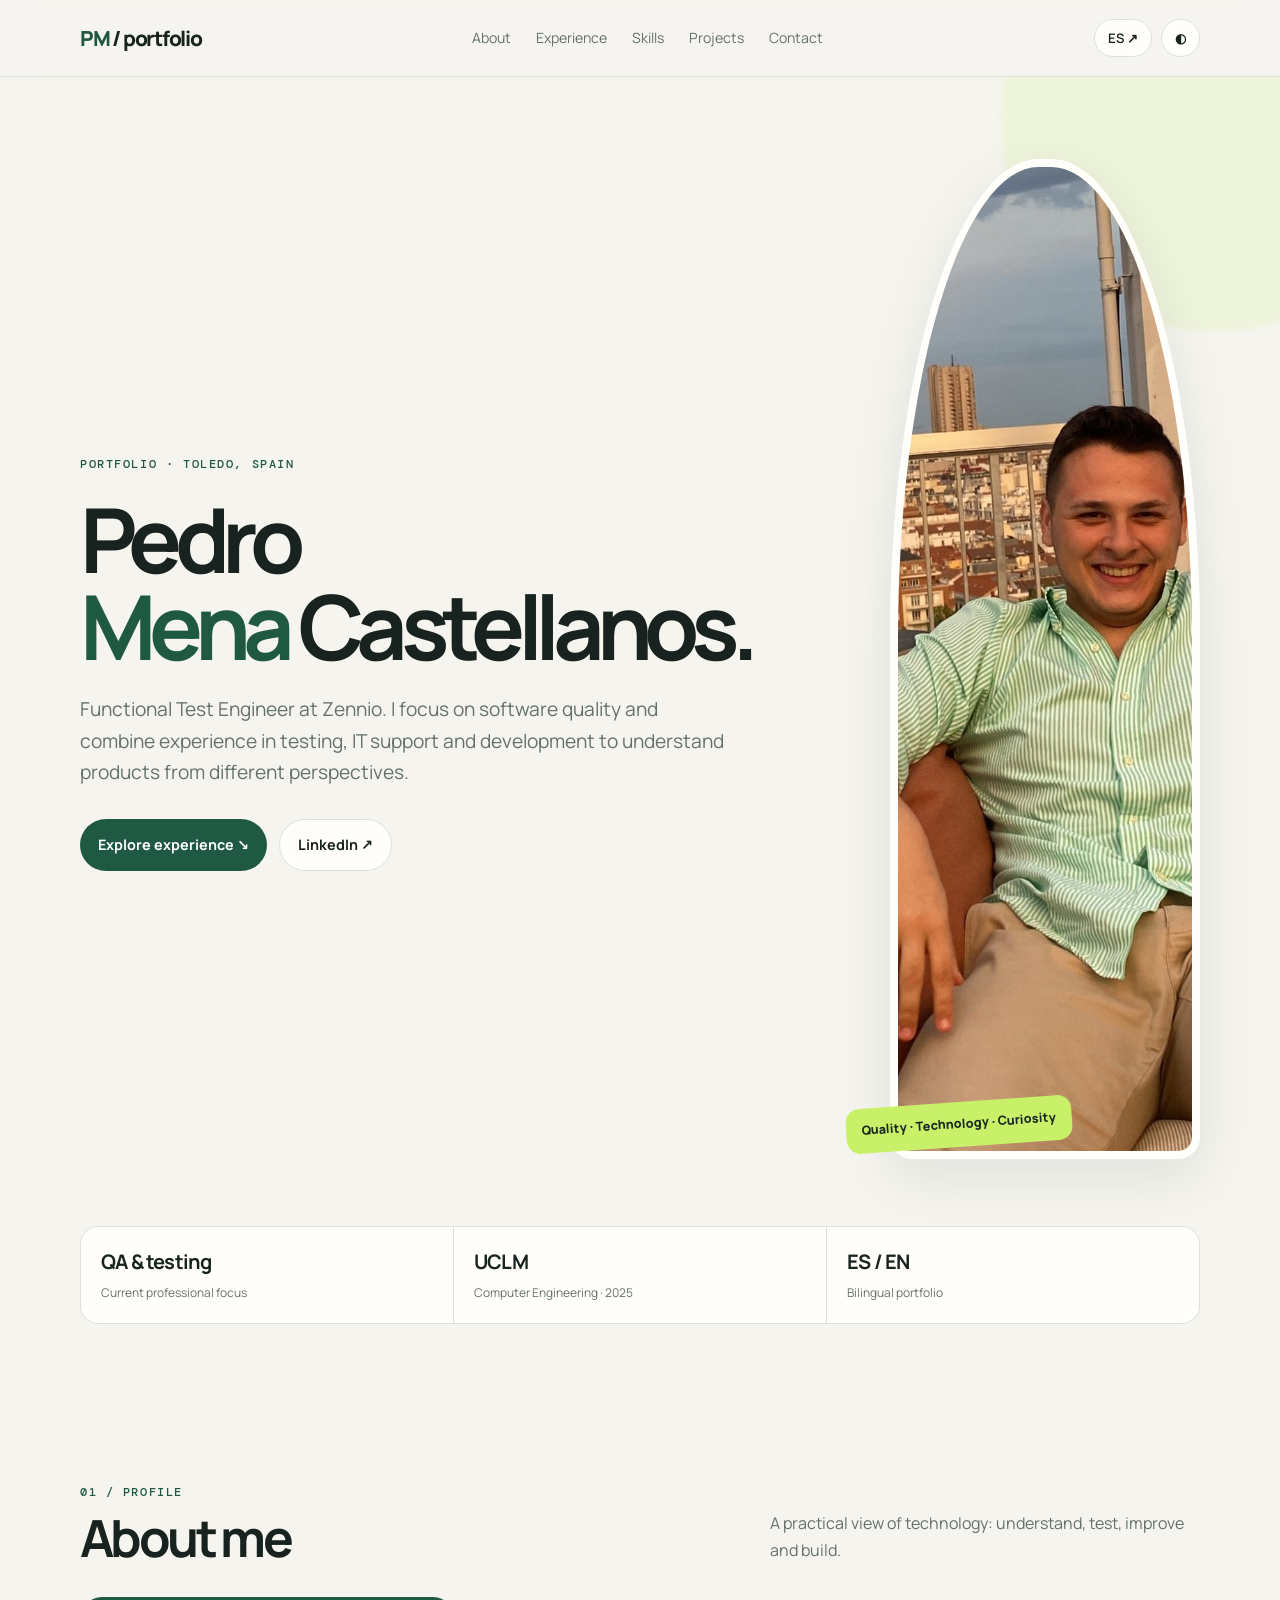
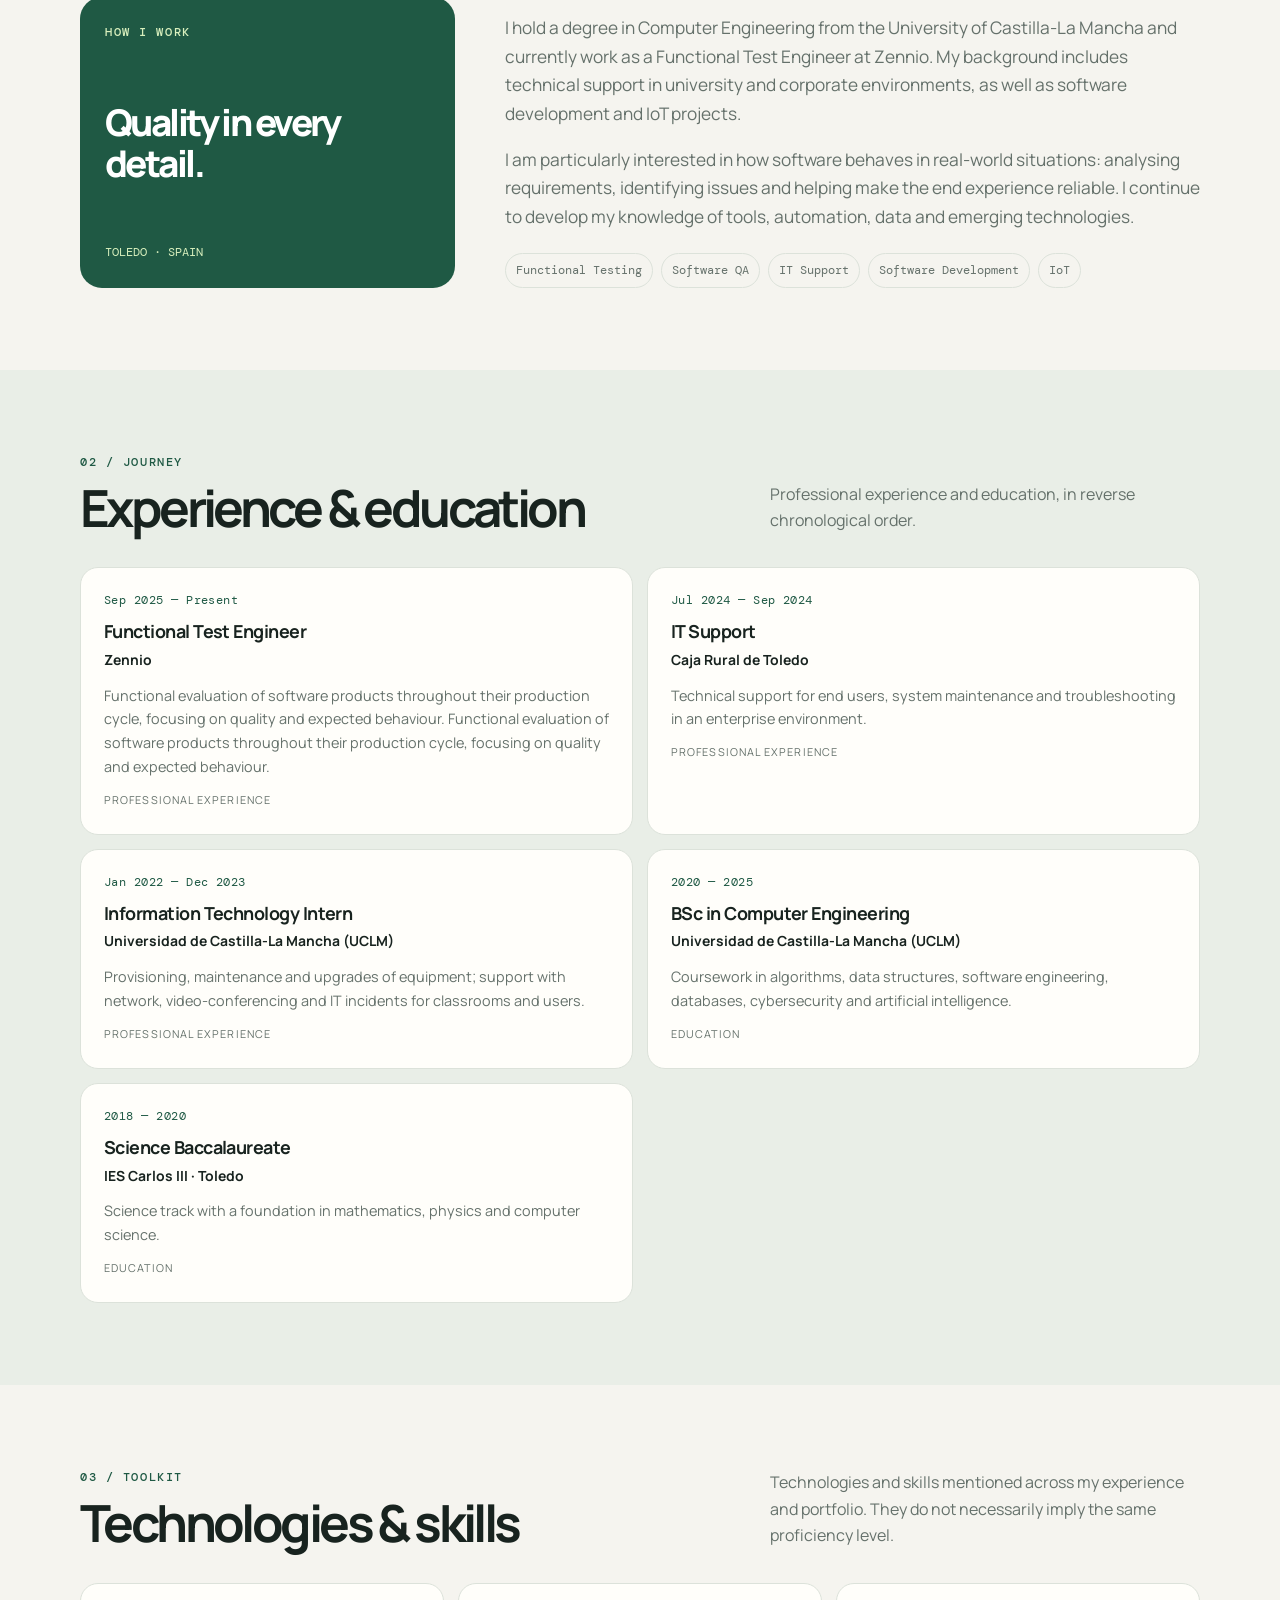
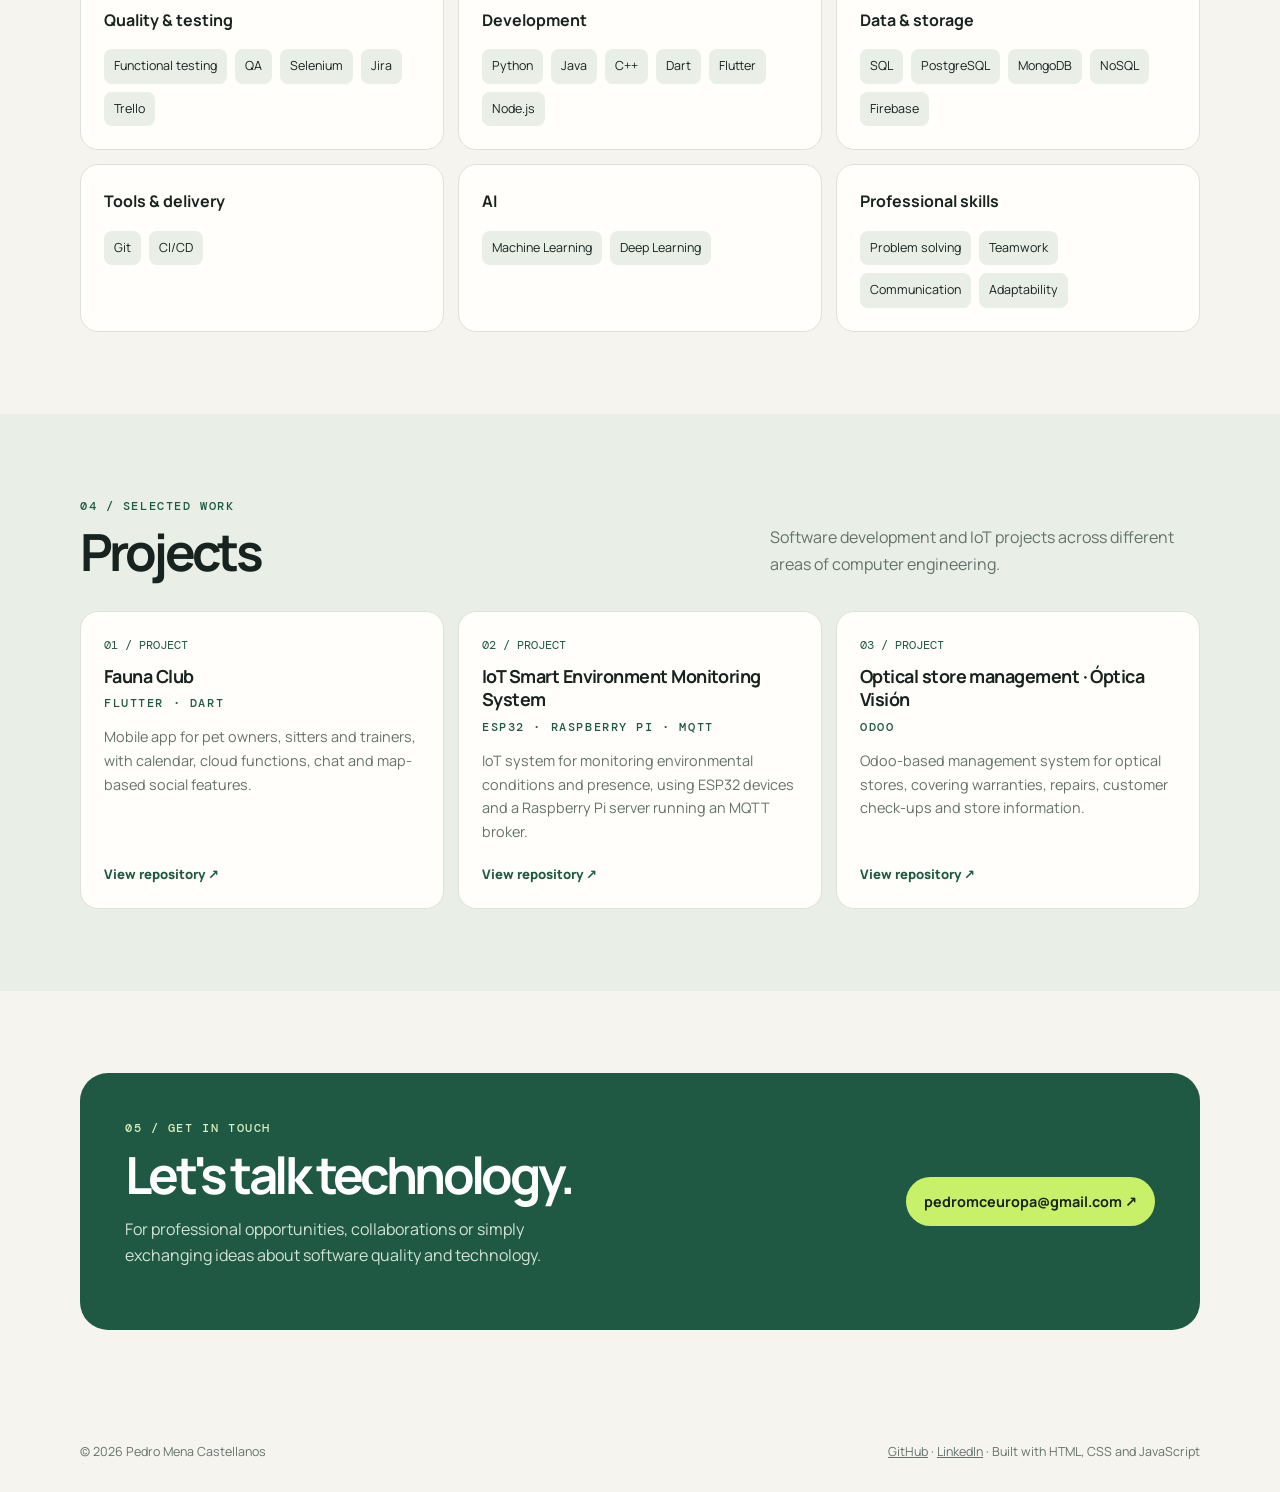
==== en/index.html @ aa263fc9 "Create index.html Signed-off-by: Pedro Mena <73611314+pedromc11@users.noreply.github.com>" ====
<!doctype html>
<html lang="en">
<head>
<meta charset="utf-8">
<meta name="viewport" content="width=device-width, initial-scale=1">
<title>Pedro Mena Castellanos | Functional Test Engineer & QA</title>
<meta name="description" content="Pedro Mena Castellanos' professional portfolio. Functional Test Engineer at Zennio with experience in software QA, functional testing, IT support and software development. Projects, education and professional experience.">
<meta name="author" content="Pedro Mena Castellanos">
<meta name="robots" content="index,follow,max-image-preview:large">
<link rel="canonical" href="https://pedromc11.github.io/en/">
<link rel="alternate" hreflang="es" href="https://pedromc11.github.io/">
<link rel="alternate" hreflang="en" href="https://pedromc11.github.io/en/">
<link rel="alternate" hreflang="x-default" href="https://pedromc11.github.io/">
<meta property="og:type" content="website">
<meta property="og:locale" content="en_US">
<meta property="og:title" content="Pedro Mena Castellanos | Ingeniero de pruebas funcionales y QA">
<meta property="og:description" content="Pedro Mena Castellanos' professional portfolio. Functional Test Engineer at Zennio with experience in software QA, functional testing, IT support and software development. Projects, education and professional experience.">
<meta property="og:url" content="https://pedromc11.github.io/en/">
<meta property="og:image" content="https://pedromc11.github.io/images/profile.jpg">
<meta name="twitter:card" content="summary_large_image">
<meta name="theme-color" content="#f5f4ef">
<link rel="icon" href="/images/name.jpg">
<link rel="stylesheet" href="/css/style.css">
<script type="application/ld+json">
{"@context":"https://schema.org","@type":"Person","name":"Pedro Mena Castellanos","url":"https://pedromc11.github.io/","image":"https://pedromc11.github.io/images/profile.jpg","jobTitle":"Functional Test Engineer","worksFor":{"@type":"Organization","name":"Zennio"},"alumniOf":{"@type":"CollegeOrUniversity","name":"Universidad de Castilla-La Mancha"},"sameAs":["https://es.linkedin.com/in/pedro-mena-castellanos-795063243","https://github.com/pedromc11"]}
</script>
</head>
<body>
<a class="skip" href="#main">Skip to content</a>
<header class="topbar"><div class="wrap nav">
<a class="brand" href="#home" aria-label="Pedro Mena"><span>PM</span> / portfolio</a>
<nav class="navlinks" id="navlinks" aria-label="Main navigation">
<a href="#about">About</a><a href="#experience">Experience</a><a href="#skills">Skills</a><a href="#projects">Projects</a>
<a href="#contact">Contact</a>
</nav>
<div class="actions">
<a class="pillbtn lang" href="https://pedromc11.github.io/" lang="es" aria-label="Ver en español">ES ↗</a>
<button class="iconbtn" id="theme" type="button" aria-label="Toggle theme">◐</button>
<button class="iconbtn menu" id="menu" type="button" aria-expanded="false" aria-controls="navlinks" aria-label="Open menu">☰</button>
</div></div></header>
<main id="main">
<section class="hero" id="home"><div class="wrap">
<div class="hero-grid">
<div class="reveal"><div class="eyebrow">PORTFOLIO · TOLEDO, SPAIN</div>
<h1>Pedro<br><em>Mena</em><span style="color:var(--ink)"> Castellanos.</span></h1>
<p class="lead">Functional Test Engineer at Zennio. I focus on software quality and combine experience in testing, IT support and development to understand products from different perspectives.</p>
<div class="hero-cta"><a class="cta" href="#experience">Explore experience ↘</a><a class="cta alt" href="https://www.linkedin.com/in/pedro-mena-castellanos-795063243" target="_blank" rel="noopener noreferrer">LinkedIn ↗</a></div></div>
<div class="portrait-wrap"><img class="portrait" src="/images/profile.jpg" alt="Portrait of Pedro Mena Castellanos" width="754" height="1000" fetchpriority="high"><div class="portrait-note">Quality · Technology · Curiosity</div></div>
</div>
<div class="metrics"><div class="metric"><strong>QA & testing</strong><span>Current professional focus</span></div><div class="metric"><strong>UCLM</strong><span>Computer Engineering · 2025</span></div><div class="metric"><strong>ES / EN</strong><span>Bilingual portfolio</span></div></div>
</div></section>
<section id="about"><div class="wrap"><div class="section-head"><div><div class="eyebrow">01 / PROFILE</div><h2>About me</h2></div><p>A practical view of technology: understand, test, improve and build.</p></div>
<div class="about-grid"><aside class="about-aside"><div class="eyebrow" style="color:#d8efbd">HOW I WORK</div><div class="big">Quality in every detail.</div><div class="mono" style="font-size:.75rem;color:#d8efbd">TOLEDO · SPAIN</div></aside>
<div class="about-copy"><p>I hold a degree in Computer Engineering from the University of Castilla-La Mancha and currently work as a Functional Test Engineer at Zennio. My background includes technical support in university and corporate environments, as well as software development and IoT projects.</p><p>I am particularly interested in how software behaves in real-world situations: analysing requirements, identifying issues and helping make the end experience reliable. I continue to develop my knowledge of tools, automation, data and emerging technologies.</p>
<div class="chips"><span class="tag">Functional Testing</span><span class="tag">Software QA</span><span class="tag">IT Support</span><span class="tag">Software Development</span><span class="tag">IoT</span></div></div></div></div></section>
<section class="section-alt" id="experience"><div class="wrap"><div class="section-head"><div><div class="eyebrow">02 / JOURNEY</div><h2>Experience & education</h2></div><p>Professional experience and education, in reverse chronological order.</p></div><div class="timeline">
<article class="timeline-card"><div class="date">Sep 2025 — Present</div><h3>Functional Test Engineer</h3><div class="org">Zennio</div><p>Functional evaluation of software products throughout their production cycle, focusing on quality and expected behaviour. Functional evaluation of software products throughout their production cycle, focusing on quality and expected behaviour.</p><span class="type">Professional experience</span></article><article class="timeline-card"><div class="date">Jul 2024 — Sep 2024</div><h3>IT Support</h3><div class="org">Caja Rural de Toledo</div><p>Technical support for end users, system maintenance and troubleshooting in an enterprise environment.</p><span class="type">Professional experience</span></article><article class="timeline-card"><div class="date">Jan 2022 — Dec 2023</div><h3>Information Technology Intern</h3><div class="org">Universidad de Castilla-La Mancha (UCLM)</div><p>Provisioning, maintenance and upgrades of equipment; support with network, video-conferencing and IT incidents for classrooms and users.</p><span class="type">Professional experience</span></article><article class="timeline-card"><div class="date">2020 — 2025</div><h3>BSc in Computer Engineering</h3><div class="org">Universidad de Castilla-La Mancha (UCLM)</div><p>Coursework in algorithms, data structures, software engineering, databases, cybersecurity and artificial intelligence.</p><span class="type">Education</span></article><article class="timeline-card"><div class="date">2018 — 2020</div><h3>Science Baccalaureate</h3><div class="org">IES Carlos III · Toledo</div><p>Science track with a foundation in mathematics, physics and computer science.</p><span class="type">Education</span></article>
</div></div></section>
<section id="skills"><div class="wrap"><div class="section-head"><div><div class="eyebrow">03 / TOOLKIT</div><h2>Technologies & skills</h2></div><p>Technologies and skills mentioned across my experience and portfolio. They do not necessarily imply the same proficiency level.</p></div><div class="skills">
<article class="skillbox"><h3>Quality & testing</h3><div class="skilllist"><span>Functional testing</span><span>QA</span><span>Selenium</span><span>Jira</span><span>Trello</span></div></article><article class="skillbox"><h3>Development</h3><div class="skilllist"><span>Python</span><span>Java</span><span>C++</span><span>Dart</span><span>Flutter</span><span>Node.js</span></div></article><article class="skillbox"><h3>Data & storage</h3><div class="skilllist"><span>SQL</span><span>PostgreSQL</span><span>MongoDB</span><span>NoSQL</span><span>Firebase</span></div></article><article class="skillbox"><h3>Tools & delivery</h3><div class="skilllist"><span>Git</span><span>CI/CD</span></div></article><article class="skillbox"><h3>AI</h3><div class="skilllist"><span>Machine Learning</span><span>Deep Learning</span></div></article><article class="skillbox"><h3>Professional skills</h3><div class="skilllist"><span>Problem solving</span><span>Teamwork</span><span>Communication</span><span>Adaptability</span></div></article>
</div></div></section>
<section class="section-alt" id="projects"><div class="wrap"><div class="section-head"><div><div class="eyebrow">04 / SELECTED WORK</div><h2>Projects</h2></div><p>Software development and IoT projects across different areas of computer engineering.</p></div><div class="projects">
<article class="project"><div class="number">01 / PROJECT</div><h3>Fauna Club</h3><div class="eyebrow">Flutter · Dart</div><p>Mobile app for pet owners, sitters and trainers, with calendar, cloud functions, chat and map-based social features.</p><a href="https://github.com/pedromc11/TFG-report" target="_blank" rel="noopener noreferrer">View repository ↗</a></article><article class="project"><div class="number">02 / PROJECT</div><h3>IoT Smart Environment Monitoring System</h3><div class="eyebrow">ESP32 · Raspberry Pi · MQTT</div><p>IoT system for monitoring environmental conditions and presence, using ESP32 devices and a Raspberry Pi server running an MQTT broker.</p><a href="https://github.com/pedromc11/IoT-Smart-Environment" target="_blank" rel="noopener noreferrer">View repository ↗</a></article><article class="project"><div class="number">03 / PROJECT</div><h3>Optical store management · Óptica Visión</h3><div class="eyebrow">Odoo</div><p>Odoo-based management system for optical stores, covering warranties, repairs, customer check-ups and store information.</p><a href="https://github.com/pedromc11/Optica-Vision" target="_blank" rel="noopener noreferrer">View repository ↗</a></article>
</div></div></section>

<section id="contact"><div class="wrap"><div class="contact"><div><div class="eyebrow" style="color:#d8efbd">05 / GET IN TOUCH</div><h2>Let's talk technology.</h2><p>For professional opportunities, collaborations or simply exchanging ideas about software quality and technology.</p></div><a class="cta" href="mailto:pedromceuropa@gmail.com">pedromceuropa@gmail.com ↗</a></div></div></section>
</main>
<footer class="wrap footer"><div>© 2026 Pedro Mena Castellanos</div><span><a href="https://github.com/pedromc11" target="_blank" rel="noopener noreferrer">GitHub</a> · <a href="https://es.linkedin.com/in/pedro-mena-castellanos-795063243" target="_blank" rel="noopener noreferrer">LinkedIn</a> · Built with HTML, CSS and JavaScript</span></footer>
<script src="/js/site.js" defer></script>
</body></html>
---- css/style.css ----
@import url('https://fonts.googleapis.com/css2?family=DM+Mono:wght@400;500&family=Manrope:wght@400;500;600;700;800&display=swap');
:root{color-scheme:light;--bg:#f5f4ef;--paper:#fffefa;--ink:#18231f;--muted:#65716b;--line:#dce2da;--green:#1f5944;--lime:#c8f169;--soft:#e9eee7;--shadow:0 18px 55px rgba(20,45,34,.09);--radius:22px}
:root[data-theme="dark"]{color-scheme:dark;--bg:#101815;--paper:#18231e;--ink:#eef4ee;--muted:#a5b2aa;--line:#304038;--green:#a8d8a9;--lime:#c8f169;--soft:#202d26;--shadow:0 18px 55px rgba(0,0,0,.25)}
*{box-sizing:border-box}html{scroll-behavior:smooth;scroll-padding-top:95px}body{margin:0;background:var(--bg);color:var(--ink);font-family:Manrope,system-ui,sans-serif;line-height:1.65}a{color:inherit;text-decoration:none}a:focus-visible,button:focus-visible{outline:3px solid var(--lime);outline-offset:4px}.skip{position:absolute;left:-999px;top:8px;background:var(--lime);color:#142019;padding:10px 14px;border-radius:8px;z-index:1000}.skip:focus{left:8px}.wrap{width:min(1120px,calc(100% - 44px));margin:auto}.mono,.eyebrow,.tag,.date,.number{font-family:"DM Mono",monospace}.topbar{position:sticky;top:0;z-index:20;background:color-mix(in srgb,var(--bg) 88%,transparent);backdrop-filter:blur(16px);border-bottom:1px solid var(--line)}.nav{height:76px;display:flex;align-items:center;justify-content:space-between;gap:20px}.brand{font-weight:800;letter-spacing:-.06em;font-size:1.3rem}.brand span{color:var(--green)}.navlinks{display:flex;gap:25px;align-items:center;font-size:.88rem;color:var(--muted)}.navlinks a:hover{color:var(--green)}.actions{display:flex;align-items:center;gap:9px}.pillbtn,.iconbtn{border:1px solid var(--line);background:var(--paper);color:var(--ink);padding:9px 13px;border-radius:999px;font:600 .82rem Manrope;cursor:pointer}.pillbtn.primary{background:var(--lime);border-color:var(--lime);color:#17231c}.menu{display:none}.hero{padding:82px 0 76px;position:relative;overflow:hidden}.hero:after{content:"";position:absolute;width:430px;height:430px;border-radius:50%;background:var(--lime);opacity:.14;filter:blur(2px);right:-150px;top:-175px;pointer-events:none}.hero-grid{display:grid;grid-template-columns:1.35fr .65fr;gap:70px;align-items:center;position:relative;z-index:1}.eyebrow{font-size:.76rem;letter-spacing:.13em;text-transform:uppercase;color:var(--green);font-weight:500}.hero h1{font-size:clamp(3.2rem,7vw,6.6rem);line-height:.98;letter-spacing:-.085em;margin:20px 0 24px;max-width:800px}.hero h1 em{font-style:normal;color:var(--green)}.lead{font-size:clamp(1.04rem,1.5vw,1.22rem);color:var(--muted);max-width:650px}.hero-cta{display:flex;gap:12px;flex-wrap:wrap;margin-top:30px}.cta{display:inline-flex;align-items:center;gap:10px;padding:13px 18px;border-radius:999px;background:var(--green);color:white;font-weight:700;font-size:.9rem}.cta.alt{background:var(--paper);border:1px solid var(--line);color:var(--ink)}.portrait-wrap{justify-self:end;position:relative;width:min(310px,100%)}.portrait{width:100%;aspect-ratio:4/5;object-fit:cover;object-position:center 35%;border-radius:48% 48% 22px 22px;box-shadow:var(--shadow);border:8px solid var(--paper)}.portrait-note{position:absolute;bottom:20px;left:-44px;background:var(--lime);color:#1b281f;padding:12px 16px;border-radius:14px;font-size:.78rem;font-weight:800;transform:rotate(-4deg)}.metrics{display:grid;grid-template-columns:repeat(3,1fr);gap:1px;background:var(--line);border:1px solid var(--line);border-radius:18px;overflow:hidden;margin-top:60px}.metric{background:var(--paper);padding:18px 20px}.metric strong{display:block;font-size:1.25rem;letter-spacing:-.04em}.metric span{font-size:.75rem;color:var(--muted)}section{padding:82px 0}.section-head{display:flex;align-items:end;justify-content:space-between;gap:20px;margin-bottom:34px}.section-head h2{font-size:clamp(2rem,4vw,3.3rem);letter-spacing:-.07em;line-height:1;margin:10px 0 0}.section-head p{max-width:430px;color:var(--muted);margin:0}.about-grid{display:grid;grid-template-columns:.7fr 1.3fr;gap:50px}.about-aside{padding:25px;border-radius:var(--radius);background:var(--green);color:#fff;min-height:250px;display:flex;flex-direction:column;justify-content:space-between}.about-aside .big{font-size:2.3rem;line-height:1.1;letter-spacing:-.07em;font-weight:800}.about-copy{font-size:1.08rem;color:var(--muted);max-width:700px}.chips{display:flex;flex-wrap:wrap;gap:8px;margin-top:22px}.tag{font-size:.72rem;padding:7px 10px;border:1px solid var(--line);border-radius:999px;color:var(--muted)}.section-alt{background:var(--soft)}.timeline{display:grid;grid-template-columns:1fr 1fr;gap:14px}.timeline-card,.project,.cert,.skillbox{background:var(--paper);border:1px solid var(--line);border-radius:18px;padding:23px}.timeline-card{position:relative}.timeline-card .date{font-size:.72rem;color:var(--green);letter-spacing:.04em}.timeline-card h3,.project h3,.cert h3{font-size:1.12rem;line-height:1.3;margin:10px 0 5px;letter-spacing:-.03em}.timeline-card .org{font-weight:700;font-size:.87rem}.timeline-card p,.project p,.cert p{color:var(--muted);font-size:.9rem;margin:12px 0 0}.type{display:inline-block;font-size:.68rem;text-transform:uppercase;letter-spacing:.1em;color:var(--muted);margin-top:12px}.skills{display:grid;grid-template-columns:repeat(3,1fr);gap:14px}.skillbox h3{font-size:1rem;margin:0 0 16px}.skilllist{display:flex;flex-wrap:wrap;gap:8px}.skilllist span{background:var(--soft);padding:7px 10px;border-radius:8px;font-size:.78rem;color:var(--ink)}.projects{display:grid;grid-template-columns:repeat(3,1fr);gap:14px}.project{display:flex;flex-direction:column;min-height:260px}.project .number{font-size:.76rem;color:var(--green)}.project p{flex:1}.project a{margin-top:20px;font-weight:800;font-size:.82rem;color:var(--green)}.project a:hover{text-decoration:underline}.certs{display:grid;grid-template-columns:repeat(2,1fr);gap:12px}.cert{padding:18px 20px}.cert h3{font-size:.98rem;margin:7px 0}.cert .issuer{font-size:.82rem;color:var(--muted)}.cert .date{font-size:.69rem;color:var(--green);margin-top:10px}.contact{background:var(--green);color:#fff;border-radius:28px;padding:45px;display:flex;align-items:center;justify-content:space-between;gap:30px}.contact h2{font-size:clamp(2rem,4vw,3.3rem);line-height:1;letter-spacing:-.07em;margin:10px 0}.contact p{color:#d2e3d7;max-width:480px}.contact .cta{background:var(--lime);color:#17231c;white-space:nowrap}.footer{padding:30px 0;color:var(--muted);font-size:.78rem;display:flex;justify-content:space-between;gap:20px;flex-wrap:wrap}.footer a{text-decoration:underline}.smallprint{font-size:.72rem;color:var(--muted);margin-top:16px}.reveal{animation:rise .7s both}@keyframes rise{from{opacity:0;transform:translateY(14px)}to{opacity:1;transform:none}}@media(prefers-reduced-motion:reduce){*,*:before,*:after{scroll-behavior:auto!important;animation:none!important;transition:none!important}}@media(max-width:850px){.hero-grid{grid-template-columns:1fr .65fr;gap:30px}.navlinks{gap:13px}.skills{grid-template-columns:repeat(2,1fr)}.projects{grid-template-columns:1fr 1fr}}@media(max-width:680px){.wrap{width:min(100% - 32px,560px)}.nav{height:68px}.menu{display:inline-flex}.navlinks{display:none;position:absolute;top:68px;left:0;right:0;padding:18px 22px 24px;background:var(--paper);border-bottom:1px solid var(--line);flex-direction:column;align-items:flex-start}.navlinks.open{display:flex}.actions .lang{display:none}.hero{padding:55px 0}.hero-grid{grid-template-columns:1fr}.portrait-wrap{width:210px;justify-self:start;margin:10px 0 0 38px}.portrait-note{left:-34px}.metrics{margin-top:35px}.metric{padding:13px}.metric strong{font-size:1rem}.metric span{font-size:.66rem}.section-head{display:block}.section-head p{margin-top:14px}.about-grid,.timeline,.skills,.projects,.certs{grid-template-columns:1fr}.about-grid{gap:15px}.contact{padding:28px;display:block}.contact .cta{margin-top:12px}.footer{display:block}.footer span{display:block;margin-top:8px}}
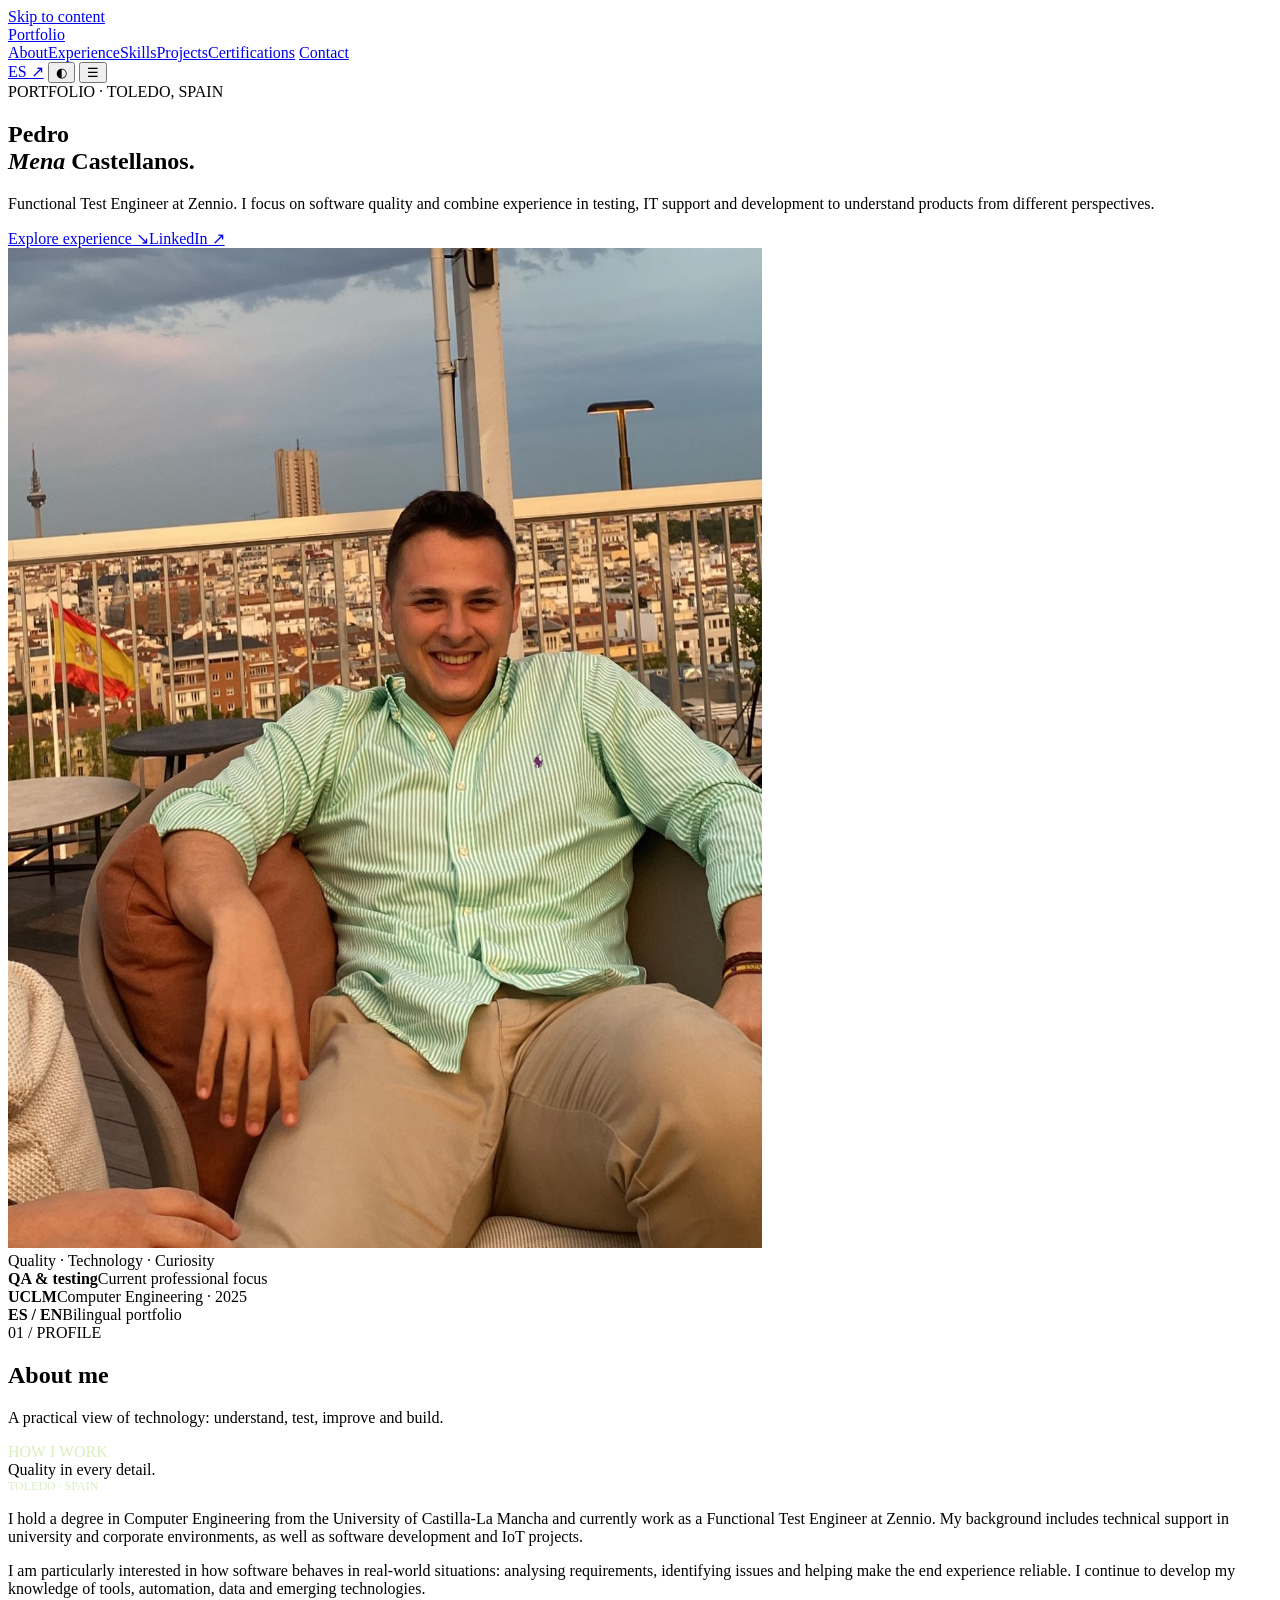
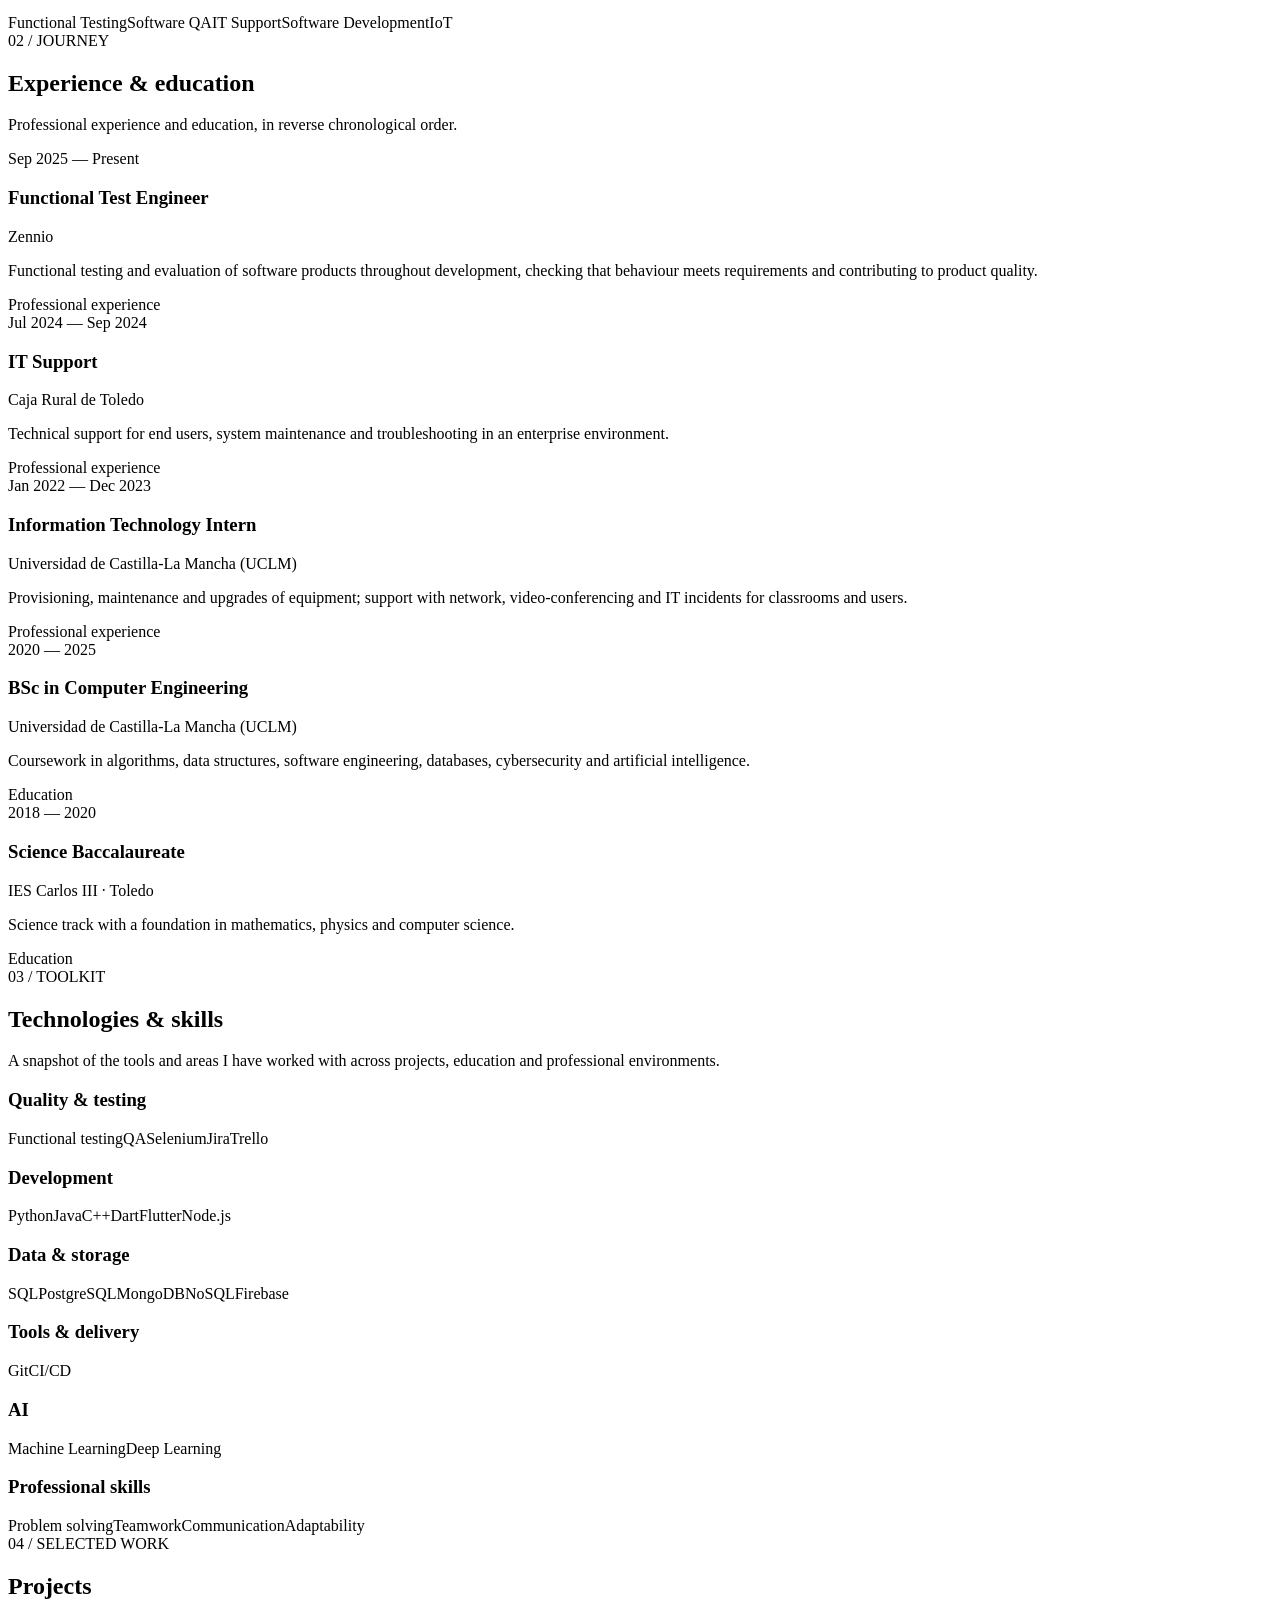
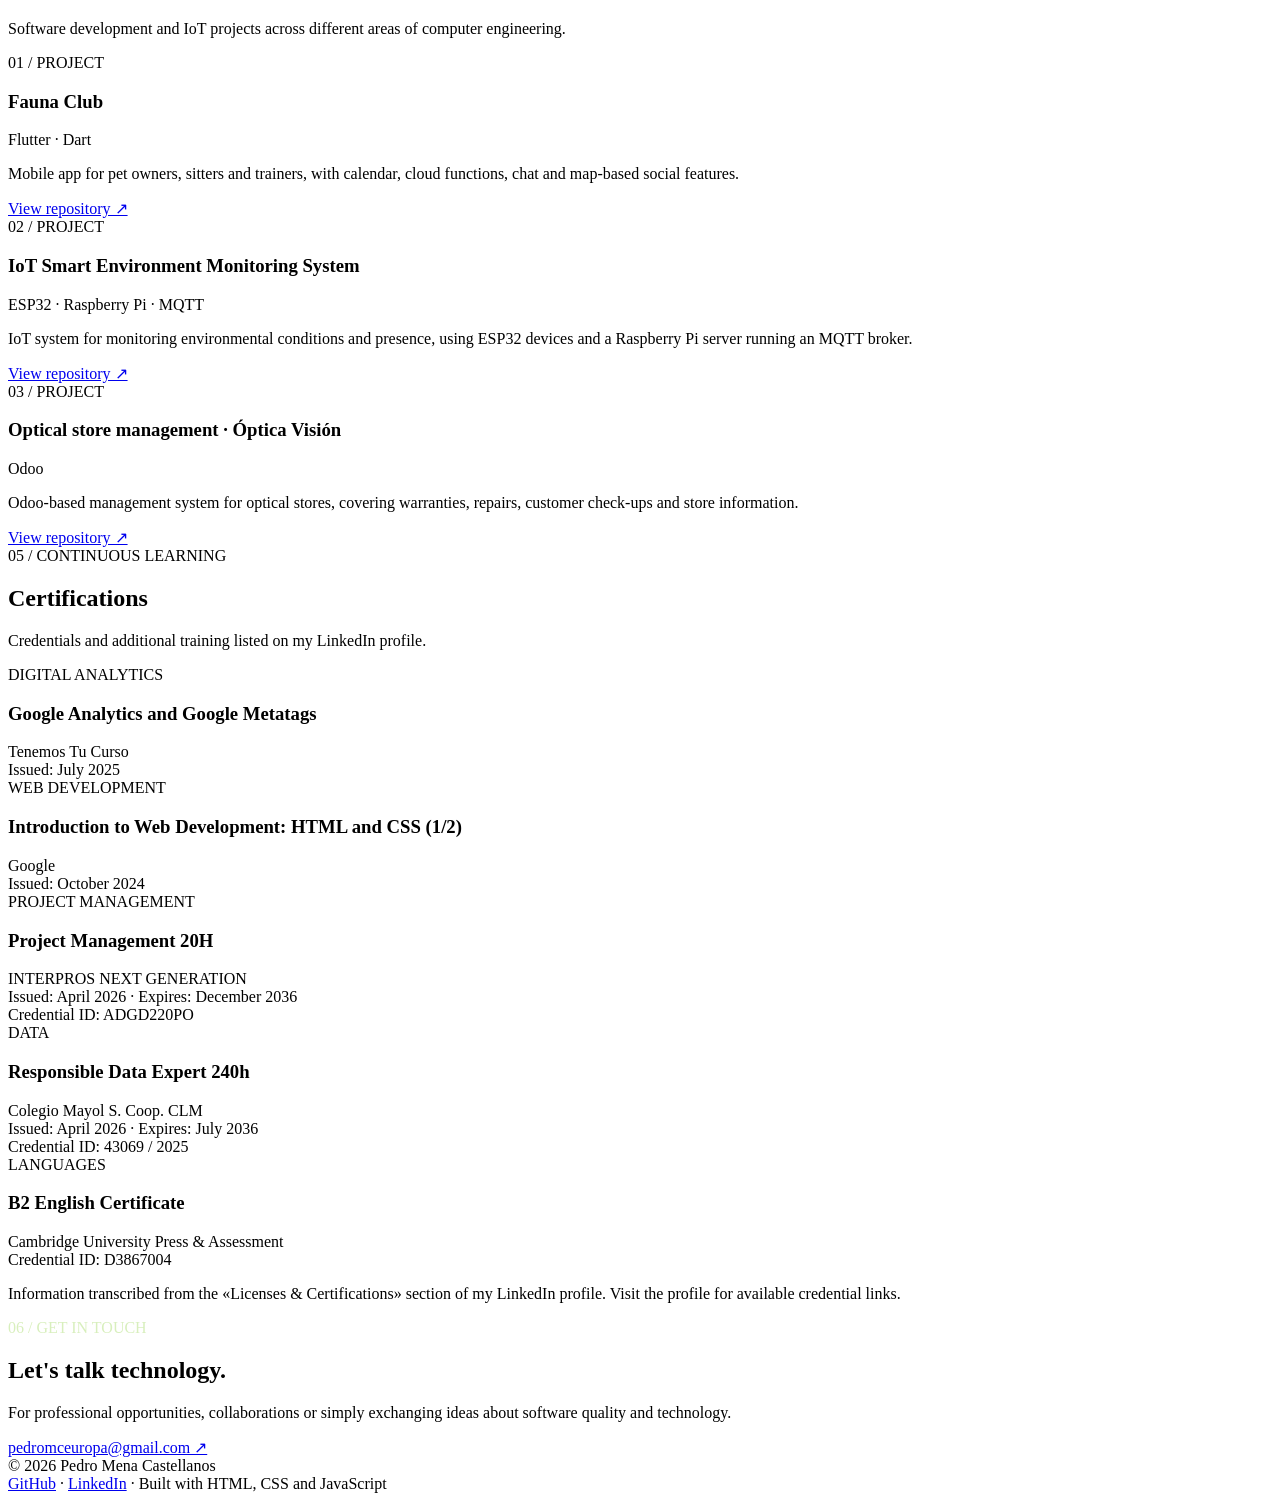
==== commit d4536d13: "Update index.html Signed-off-by: Pedro Mena <73611314+pedromc11@users.noreply.github.com>" ====
--- a/en/index.html
+++ b/en/index.html
@@ -1,70 +1,78 @@
-<!doctype html>
-<html lang="en">
-<head>
-<meta charset="utf-8">
-<meta name="viewport" content="width=device-width, initial-scale=1">
-<title>Pedro Mena Castellanos | Functional Test Engineer & QA</title>
-<meta name="description" content="Pedro Mena Castellanos' professional portfolio. Functional Test Engineer at Zennio with experience in software QA, functional testing, IT support and software development. Projects, education and professional experience.">
-<meta name="author" content="Pedro Mena Castellanos">
-<meta name="robots" content="index,follow,max-image-preview:large">
-<link rel="canonical" href="https://pedromc11.github.io/en/">
-<link rel="alternate" hreflang="es" href="https://pedromc11.github.io/">
-<link rel="alternate" hreflang="en" href="https://pedromc11.github.io/en/">
-<link rel="alternate" hreflang="x-default" href="https://pedromc11.github.io/">
-<meta property="og:type" content="website">
-<meta property="og:locale" content="en_US">
-<meta property="og:title" content="Pedro Mena Castellanos | Ingeniero de pruebas funcionales y QA">
-<meta property="og:description" content="Pedro Mena Castellanos' professional portfolio. Functional Test Engineer at Zennio with experience in software QA, functional testing, IT support and software development. Projects, education and professional experience.">
-<meta property="og:url" content="https://pedromc11.github.io/en/">
-<meta property="og:image" content="https://pedromc11.github.io/images/profile.jpg">
-<meta name="twitter:card" content="summary_large_image">
-<meta name="theme-color" content="#f5f4ef">
-<link rel="icon" href="/images/name.jpg">
-<link rel="stylesheet" href="/css/style.css">
-<script type="application/ld+json">
-{"@context":"https://schema.org","@type":"Person","name":"Pedro Mena Castellanos","url":"https://pedromc11.github.io/","image":"https://pedromc11.github.io/images/profile.jpg","jobTitle":"Functional Test Engineer","worksFor":{"@type":"Organization","name":"Zennio"},"alumniOf":{"@type":"CollegeOrUniversity","name":"Universidad de Castilla-La Mancha"},"sameAs":["https://es.linkedin.com/in/pedro-mena-castellanos-795063243","https://github.com/pedromc11"]}
-</script>
-</head>
-<body>
-<a class="skip" href="#main">Skip to content</a>
-<header class="topbar"><div class="wrap nav">
-<a class="brand" href="#home" aria-label="Pedro Mena"><span>PM</span> / portfolio</a>
-<nav class="navlinks" id="navlinks" aria-label="Main navigation">
-<a href="#about">About</a><a href="#experience">Experience</a><a href="#skills">Skills</a><a href="#projects">Projects</a>
-<a href="#contact">Contact</a>
-</nav>
-<div class="actions">
-<a class="pillbtn lang" href="https://pedromc11.github.io/" lang="es" aria-label="Ver en español">ES ↗</a>
-<button class="iconbtn" id="theme" type="button" aria-label="Toggle theme">◐</button>
-<button class="iconbtn menu" id="menu" type="button" aria-expanded="false" aria-controls="navlinks" aria-label="Open menu">☰</button>
-</div></div></header>
-<main id="main">
-<section class="hero" id="home"><div class="wrap">
-<div class="hero-grid">
-<div class="reveal"><div class="eyebrow">PORTFOLIO · TOLEDO, SPAIN</div>
-<h1>Pedro<br><em>Mena</em><span style="color:var(--ink)"> Castellanos.</span></h1>
-<p class="lead">Functional Test Engineer at Zennio. I focus on software quality and combine experience in testing, IT support and development to understand products from different perspectives.</p>
-<div class="hero-cta"><a class="cta" href="#experience">Explore experience ↘</a><a class="cta alt" href="https://www.linkedin.com/in/pedro-mena-castellanos-795063243" target="_blank" rel="noopener noreferrer">LinkedIn ↗</a></div></div>
-<div class="portrait-wrap"><img class="portrait" src="/images/profile.jpg" alt="Portrait of Pedro Mena Castellanos" width="754" height="1000" fetchpriority="high"><div class="portrait-note">Quality · Technology · Curiosity</div></div>
-</div>
-<div class="metrics"><div class="metric"><strong>QA & testing</strong><span>Current professional focus</span></div><div class="metric"><strong>UCLM</strong><span>Computer Engineering · 2025</span></div><div class="metric"><strong>ES / EN</strong><span>Bilingual portfolio</span></div></div>
-</div></section>
-<section id="about"><div class="wrap"><div class="section-head"><div><div class="eyebrow">01 / PROFILE</div><h2>About me</h2></div><p>A practical view of technology: understand, test, improve and build.</p></div>
-<div class="about-grid"><aside class="about-aside"><div class="eyebrow" style="color:#d8efbd">HOW I WORK</div><div class="big">Quality in every detail.</div><div class="mono" style="font-size:.75rem;color:#d8efbd">TOLEDO · SPAIN</div></aside>
-<div class="about-copy"><p>I hold a degree in Computer Engineering from the University of Castilla-La Mancha and currently work as a Functional Test Engineer at Zennio. My background includes technical support in university and corporate environments, as well as software development and IoT projects.</p><p>I am particularly interested in how software behaves in real-world situations: analysing requirements, identifying issues and helping make the end experience reliable. I continue to develop my knowledge of tools, automation, data and emerging technologies.</p>
-<div class="chips"><span class="tag">Functional Testing</span><span class="tag">Software QA</span><span class="tag">IT Support</span><span class="tag">Software Development</span><span class="tag">IoT</span></div></div></div></div></section>
-<section class="section-alt" id="experience"><div class="wrap"><div class="section-head"><div><div class="eyebrow">02 / JOURNEY</div><h2>Experience & education</h2></div><p>Professional experience and education, in reverse chronological order.</p></div><div class="timeline">
-<article class="timeline-card"><div class="date">Sep 2025 — Present</div><h3>Functional Test Engineer</h3><div class="org">Zennio</div><p>Functional evaluation of software products throughout their production cycle, focusing on quality and expected behaviour. Functional evaluation of software products throughout their production cycle, focusing on quality and expected behaviour.</p><span class="type">Professional experience</span></article><article class="timeline-card"><div class="date">Jul 2024 — Sep 2024</div><h3>IT Support</h3><div class="org">Caja Rural de Toledo</div><p>Technical support for end users, system maintenance and troubleshooting in an enterprise environment.</p><span class="type">Professional experience</span></article><article class="timeline-card"><div class="date">Jan 2022 — Dec 2023</div><h3>Information Technology Intern</h3><div class="org">Universidad de Castilla-La Mancha (UCLM)</div><p>Provisioning, maintenance and upgrades of equipment; support with network, video-conferencing and IT incidents for classrooms and users.</p><span class="type">Professional experience</span></article><article class="timeline-card"><div class="date">2020 — 2025</div><h3>BSc in Computer Engineering</h3><div class="org">Universidad de Castilla-La Mancha (UCLM)</div><p>Coursework in algorithms, data structures, software engineering, databases, cybersecurity and artificial intelligence.</p><span class="type">Education</span></article><article class="timeline-card"><div class="date">2018 — 2020</div><h3>Science Baccalaureate</h3><div class="org">IES Carlos III · Toledo</div><p>Science track with a foundation in mathematics, physics and computer science.</p><span class="type">Education</span></article>
-</div></div></section>
-<section id="skills"><div class="wrap"><div class="section-head"><div><div class="eyebrow">03 / TOOLKIT</div><h2>Technologies & skills</h2></div><p>Technologies and skills mentioned across my experience and portfolio. They do not necessarily imply the same proficiency level.</p></div><div class="skills">
-<article class="skillbox"><h3>Quality & testing</h3><div class="skilllist"><span>Functional testing</span><span>QA</span><span>Selenium</span><span>Jira</span><span>Trello</span></div></article><article class="skillbox"><h3>Development</h3><div class="skilllist"><span>Python</span><span>Java</span><span>C++</span><span>Dart</span><span>Flutter</span><span>Node.js</span></div></article><article class="skillbox"><h3>Data & storage</h3><div class="skilllist"><span>SQL</span><span>PostgreSQL</span><span>MongoDB</span><span>NoSQL</span><span>Firebase</span></div></article><article class="skillbox"><h3>Tools & delivery</h3><div class="skilllist"><span>Git</span><span>CI/CD</span></div></article><article class="skillbox"><h3>AI</h3><div class="skilllist"><span>Machine Learning</span><span>Deep Learning</span></div></article><article class="skillbox"><h3>Professional skills</h3><div class="skilllist"><span>Problem solving</span><span>Teamwork</span><span>Communication</span><span>Adaptability</span></div></article>
-</div></div></section>
-<section class="section-alt" id="projects"><div class="wrap"><div class="section-head"><div><div class="eyebrow">04 / SELECTED WORK</div><h2>Projects</h2></div><p>Software development and IoT projects across different areas of computer engineering.</p></div><div class="projects">
-<article class="project"><div class="number">01 / PROJECT</div><h3>Fauna Club</h3><div class="eyebrow">Flutter · Dart</div><p>Mobile app for pet owners, sitters and trainers, with calendar, cloud functions, chat and map-based social features.</p><a href="https://github.com/pedromc11/TFG-report" target="_blank" rel="noopener noreferrer">View repository ↗</a></article><article class="project"><div class="number">02 / PROJECT</div><h3>IoT Smart Environment Monitoring System</h3><div class="eyebrow">ESP32 · Raspberry Pi · MQTT</div><p>IoT system for monitoring environmental conditions and presence, using ESP32 devices and a Raspberry Pi server running an MQTT broker.</p><a href="https://github.com/pedromc11/IoT-Smart-Environment" target="_blank" rel="noopener noreferrer">View repository ↗</a></article><article class="project"><div class="number">03 / PROJECT</div><h3>Optical store management · Óptica Visión</h3><div class="eyebrow">Odoo</div><p>Odoo-based management system for optical stores, covering warranties, repairs, customer check-ups and store information.</p><a href="https://github.com/pedromc11/Optica-Vision" target="_blank" rel="noopener noreferrer">View repository ↗</a></article>
-</div></div></section>
-
-<section id="contact"><div class="wrap"><div class="contact"><div><div class="eyebrow" style="color:#d8efbd">05 / GET IN TOUCH</div><h2>Let's talk technology.</h2><p>For professional opportunities, collaborations or simply exchanging ideas about software quality and technology.</p></div><a class="cta" href="mailto:pedromceuropa@gmail.com">pedromceuropa@gmail.com ↗</a></div></div></section>
-</main>
-<footer class="wrap footer"><div>© 2026 Pedro Mena Castellanos</div><span><a href="https://github.com/pedromc11" target="_blank" rel="noopener noreferrer">GitHub</a> · <a href="https://es.linkedin.com/in/pedro-mena-castellanos-795063243" target="_blank" rel="noopener noreferrer">LinkedIn</a> · Built with HTML, CSS and JavaScript</span></footer>
-<script src="/js/site.js" defer></script>
-</body></html>
+<!doctype html>
+<html lang="en">
+<head>
+<meta charset="utf-8">
+<meta name="viewport" content="width=device-width, initial-scale=1">
+<title>Pedro Mena Castellanos | Functional Test Engineer & QA</title>
+<meta name="description" content="Pedro Mena Castellanos' professional portfolio. Functional Test Engineer at Zennio with experience in software QA, functional testing, IT support and software development. Projects, education and professional experience.">
+<meta name="author" content="Pedro Mena Castellanos">
+<meta name="robots" content="index,follow,max-image-preview:large">
+<link rel="canonical" href="https://pedromc11.github.io/en/">
+<link rel="alternate" hreflang="es" href="https://pedromc11.github.io/">
+<link rel="alternate" hreflang="en" href="https://pedromc11.github.io/en/">
+<link rel="alternate" hreflang="x-default" href="https://pedromc11.github.io/">
+<meta property="og:type" content="website">
+<meta property="og:locale" content="en_US">
+<meta property="og:title" content="Pedro Mena Castellanos | Functional Test Engineer & QA">
+<meta property="og:description" content="Pedro Mena Castellanos' professional portfolio. Functional Test Engineer at Zennio with experience in software QA, functional testing, IT support and software development. Projects, education and professional experience.">
+<meta property="og:url" content="https://pedromc11.github.io/en/">
+<meta property="og:image" content="https://pedromc11.github.io/images/profile.jpg">
+<meta name="twitter:card" content="summary_large_image">
+<meta name="theme-color" content="#f5f4ef">
+<link rel="icon" href="/images/name.jpg">
+<link rel="stylesheet" href="/css/style.css">
+<script type="application/ld+json">
+{"@context":"https://schema.org","@type":"Person","name":"Pedro Mena Castellanos","url":"https://pedromc11.github.io/","image":"https://pedromc11.github.io/images/profile.jpg","jobTitle":"Functional Test Engineer","worksFor":{"@type":"Organization","name":"Zennio"},"alumniOf":{"@type":"CollegeOrUniversity","name":"Universidad de Castilla-La Mancha"},"sameAs":["https://es.linkedin.com/in/pedro-mena-castellanos-795063243","https://github.com/pedromc11"]}
+</script>
+</head>
+<body>
+<a class="skip" href="#main">Skip to content</a>
+<header class="topbar"><div class="wrap nav">
+<a class="brand" href="#home" aria-label="Pedro Mena Castellanos portfolio">Portfolio</a>
+<nav class="navlinks" id="navlinks" aria-label="Main navigation">
+<a href="#about">About</a><a href="#experience">Experience</a><a href="#skills">Skills</a><a href="#projects">Projects</a><a href="#certifications">Certifications</a>
+<a href="#contact">Contact</a>
+</nav>
+<div class="actions">
+<a class="pillbtn lang" href="https://pedromc11.github.io/" lang="es" aria-label="Ver en español">ES ↗</a>
+<button class="iconbtn" id="theme" type="button" aria-label="Toggle theme">◐</button>
+<button class="iconbtn menu" id="menu" type="button" aria-expanded="false" aria-controls="navlinks" aria-label="Open menu">☰</button>
+</div></div></header>
+<main id="main">
+<section class="hero" id="home"><div class="wrap">
+<div class="hero-grid">
+<div class="reveal"><div class="eyebrow">PORTFOLIO · TOLEDO, SPAIN</div>
+<h1>Pedro<br><em>Mena</em><span style="color:var(--ink)"> Castellanos.</span></h1>
+<p class="lead">Functional Test Engineer at Zennio. I focus on software quality and combine experience in testing, IT support and development to understand products from different perspectives.</p>
+<div class="hero-cta"><a class="cta" href="#experience">Explore experience ↘</a><a class="cta alt" href="https://www.linkedin.com/in/pedro-mena-castellanos-795063243" target="_blank" rel="noopener noreferrer">LinkedIn ↗</a></div></div>
+<div class="portrait-wrap"><img class="portrait" src="/images/profile.jpg" alt="Portrait of Pedro Mena Castellanos" width="754" height="1000" fetchpriority="high"><div class="portrait-note">Quality · Technology · Curiosity</div></div>
+</div>
+<div class="metrics"><div class="metric"><strong>QA & testing</strong><span>Current professional focus</span></div><div class="metric"><strong>UCLM</strong><span>Computer Engineering · 2025</span></div><div class="metric"><strong>ES / EN</strong><span>Bilingual portfolio</span></div></div>
+</div></section>
+<section id="about" class="cinema-section"><div class="wrap"><div class="section-head"><div><div class="eyebrow">01 / PROFILE</div><h2>About me</h2></div><p>A practical view of technology: understand, test, improve and build.</p></div>
+<div class="about-grid"><aside class="about-aside"><div class="eyebrow" style="color:#d8efbd">HOW I WORK</div><div class="big">Quality in every detail.</div><div class="mono" style="font-size:.75rem;color:#d8efbd">TOLEDO · SPAIN</div></aside>
+<div class="about-copy"><p>I hold a degree in Computer Engineering from the University of Castilla-La Mancha and currently work as a Functional Test Engineer at Zennio. My background includes technical support in university and corporate environments, as well as software development and IoT projects.</p><p>I am particularly interested in how software behaves in real-world situations: analysing requirements, identifying issues and helping make the end experience reliable. I continue to develop my knowledge of tools, automation, data and emerging technologies.</p>
+<div class="chips"><span class="tag">Functional Testing</span><span class="tag">Software QA</span><span class="tag">IT Support</span><span class="tag">Software Development</span><span class="tag">IoT</span></div></div></div></div></section>
+<section class="section-alt cinema-section" id="experience"><div class="wrap"><div class="section-head"><div><div class="eyebrow">02 / JOURNEY</div><h2>Experience & education</h2></div><p>Professional experience and education, in reverse chronological order.</p></div><div class="timeline">
+<article class="timeline-card"><div class="date">Sep 2025 — Present</div><h3>Functional Test Engineer</h3><div class="org">Zennio</div><p>Functional testing and evaluation of software products throughout development, checking that behaviour meets requirements and contributing to product quality.</p><span class="type">Professional experience</span></article><article class="timeline-card"><div class="date">Jul 2024 — Sep 2024</div><h3>IT Support</h3><div class="org">Caja Rural de Toledo</div><p>Technical support for end users, system maintenance and troubleshooting in an enterprise environment.</p><span class="type">Professional experience</span></article><article class="timeline-card"><div class="date">Jan 2022 — Dec 2023</div><h3>Information Technology Intern</h3><div class="org">Universidad de Castilla-La Mancha (UCLM)</div><p>Provisioning, maintenance and upgrades of equipment; support with network, video-conferencing and IT incidents for classrooms and users.</p><span class="type">Professional experience</span></article><article class="timeline-card"><div class="date">2020 — 2025</div><h3>BSc in Computer Engineering</h3><div class="org">Universidad de Castilla-La Mancha (UCLM)</div><p>Coursework in algorithms, data structures, software engineering, databases, cybersecurity and artificial intelligence.</p><span class="type">Education</span></article><article class="timeline-card"><div class="date">2018 — 2020</div><h3>Science Baccalaureate</h3><div class="org">IES Carlos III · Toledo</div><p>Science track with a foundation in mathematics, physics and computer science.</p><span class="type">Education</span></article>
+</div></div></section>
+<section id="skills" class="cinema-section"><div class="wrap"><div class="section-head"><div><div class="eyebrow">03 / TOOLKIT</div><h2>Technologies & skills</h2></div><p>A snapshot of the tools and areas I have worked with across projects, education and professional environments.</p></div><div class="skills">
+<article class="skillbox"><h3>Quality & testing</h3><div class="skilllist"><span>Functional testing</span><span>QA</span><span>Selenium</span><span>Jira</span><span>Trello</span></div></article><article class="skillbox"><h3>Development</h3><div class="skilllist"><span>Python</span><span>Java</span><span>C++</span><span>Dart</span><span>Flutter</span><span>Node.js</span></div></article><article class="skillbox"><h3>Data & storage</h3><div class="skilllist"><span>SQL</span><span>PostgreSQL</span><span>MongoDB</span><span>NoSQL</span><span>Firebase</span></div></article><article class="skillbox"><h3>Tools & delivery</h3><div class="skilllist"><span>Git</span><span>CI/CD</span></div></article><article class="skillbox"><h3>AI</h3><div class="skilllist"><span>Machine Learning</span><span>Deep Learning</span></div></article><article class="skillbox"><h3>Professional skills</h3><div class="skilllist"><span>Problem solving</span><span>Teamwork</span><span>Communication</span><span>Adaptability</span></div></article>
+</div></div></section>
+<section class="section-alt cinema-section" id="projects"><div class="wrap"><div class="section-head"><div><div class="eyebrow">04 / SELECTED WORK</div><h2>Projects</h2></div><p>Software development and IoT projects across different areas of computer engineering.</p></div><div class="projects">
+<article class="project"><div class="number">01 / PROJECT</div><h3>Fauna Club</h3><div class="eyebrow">Flutter · Dart</div><p>Mobile app for pet owners, sitters and trainers, with calendar, cloud functions, chat and map-based social features.</p><a href="https://github.com/pedromc11/TFG-report" target="_blank" rel="noopener noreferrer">View repository ↗</a></article><article class="project"><div class="number">02 / PROJECT</div><h3>IoT Smart Environment Monitoring System</h3><div class="eyebrow">ESP32 · Raspberry Pi · MQTT</div><p>IoT system for monitoring environmental conditions and presence, using ESP32 devices and a Raspberry Pi server running an MQTT broker.</p><a href="https://github.com/pedromc11/IoT-Smart-Environment" target="_blank" rel="noopener noreferrer">View repository ↗</a></article><article class="project"><div class="number">03 / PROJECT</div><h3>Optical store management · Óptica Visión</h3><div class="eyebrow">Odoo</div><p>Odoo-based management system for optical stores, covering warranties, repairs, customer check-ups and store information.</p><a href="https://github.com/pedromc11/Optica-Vision" target="_blank" rel="noopener noreferrer">View repository ↗</a></article>
+</div></div></section>
+
+
+<section class="section-alt cinema-section" id="certifications"><div class="wrap"><div class="section-head"><div><div class="eyebrow">05 / CONTINUOUS LEARNING</div><h2>Certifications</h2></div><p>Credentials and additional training listed on my LinkedIn profile.</p></div><div class="certs">
+<article class="cert"><div class="eyebrow">DIGITAL ANALYTICS</div><h3>Google Analytics and Google Metatags</h3><div class="issuer">Tenemos Tu Curso</div><div class="date">Issued: July 2025</div></article>
+<article class="cert"><div class="eyebrow">WEB DEVELOPMENT</div><h3>Introduction to Web Development: HTML and CSS (1/2)</h3><div class="issuer">Google</div><div class="date">Issued: October 2024</div></article>
+<article class="cert"><div class="eyebrow">PROJECT MANAGEMENT</div><h3>Project Management 20H</h3><div class="issuer">INTERPROS NEXT GENERATION</div><div class="date">Issued: April 2026 · Expires: December 2036<br>Credential ID: ADGD220PO</div></article>
+<article class="cert"><div class="eyebrow">DATA</div><h3>Responsible Data Expert 240h</h3><div class="issuer">Colegio Mayol S. Coop. CLM</div><div class="date">Issued: April 2026 · Expires: July 2036<br>Credential ID: 43069 / 2025</div></article>
+<article class="cert"><div class="eyebrow">LANGUAGES</div><h3>B2 English Certificate</h3><div class="issuer">Cambridge University Press & Assessment</div><div class="date">Credential ID: D3867004</div></article>
+</div><p class="smallprint">Information transcribed from the «Licenses & Certifications» section of my LinkedIn profile. Visit the profile for available credential links.</p></div></section>
+<section id="contact" class="cinema-section"><div class="wrap"><div class="contact"><div><div class="eyebrow" style="color:#d8efbd">06 / GET IN TOUCH</div><h2>Let's talk technology.</h2><p>For professional opportunities, collaborations or simply exchanging ideas about software quality and technology.</p></div><a class="cta" href="mailto:pedromceuropa@gmail.com">pedromceuropa@gmail.com ↗</a></div></div></section>
+</main>
+<footer class="wrap footer"><div>© 2026 Pedro Mena Castellanos</div><span><a href="https://github.com/pedromc11" target="_blank" rel="noopener noreferrer">GitHub</a> · <a href="https://es.linkedin.com/in/pedro-mena-castellanos-795063243" target="_blank" rel="noopener noreferrer">LinkedIn</a> · Built with HTML, CSS and JavaScript</span></footer>
+<script src="/js/site.js" defer></script>
+</body></html>
